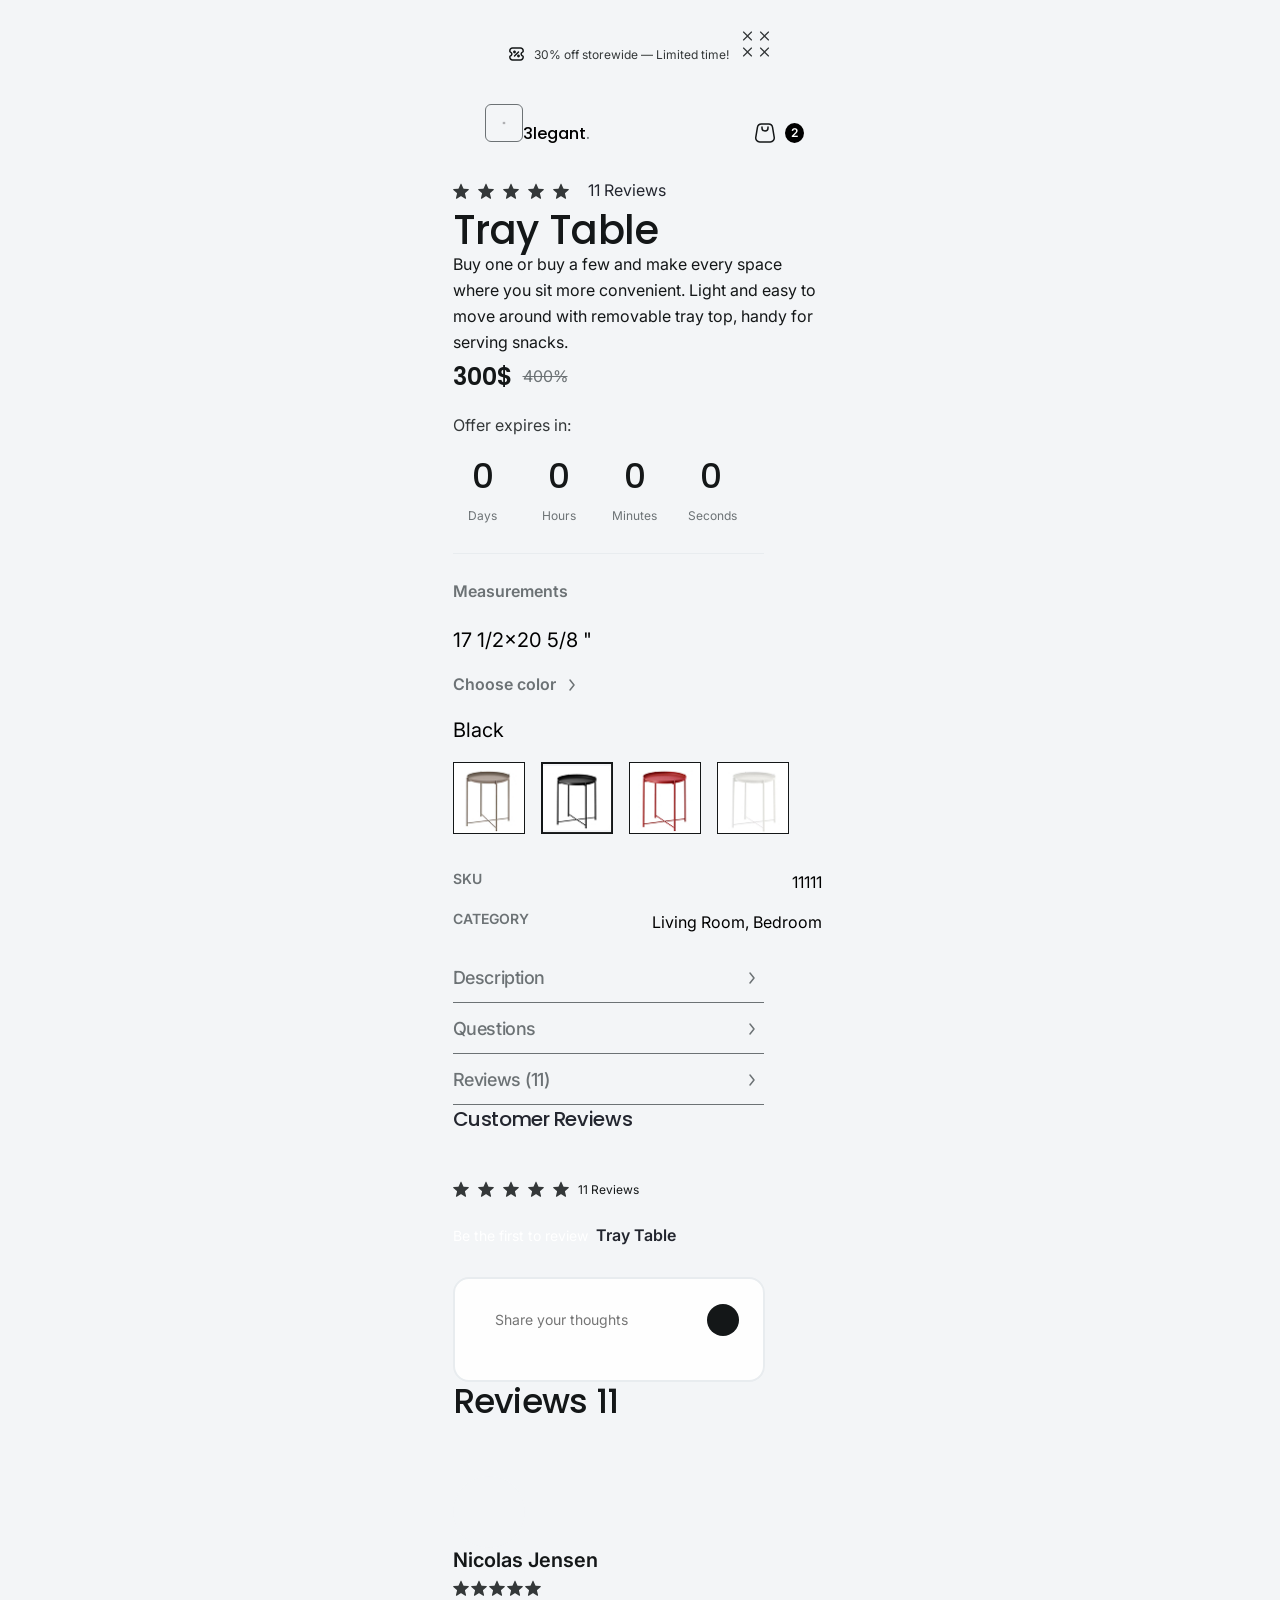
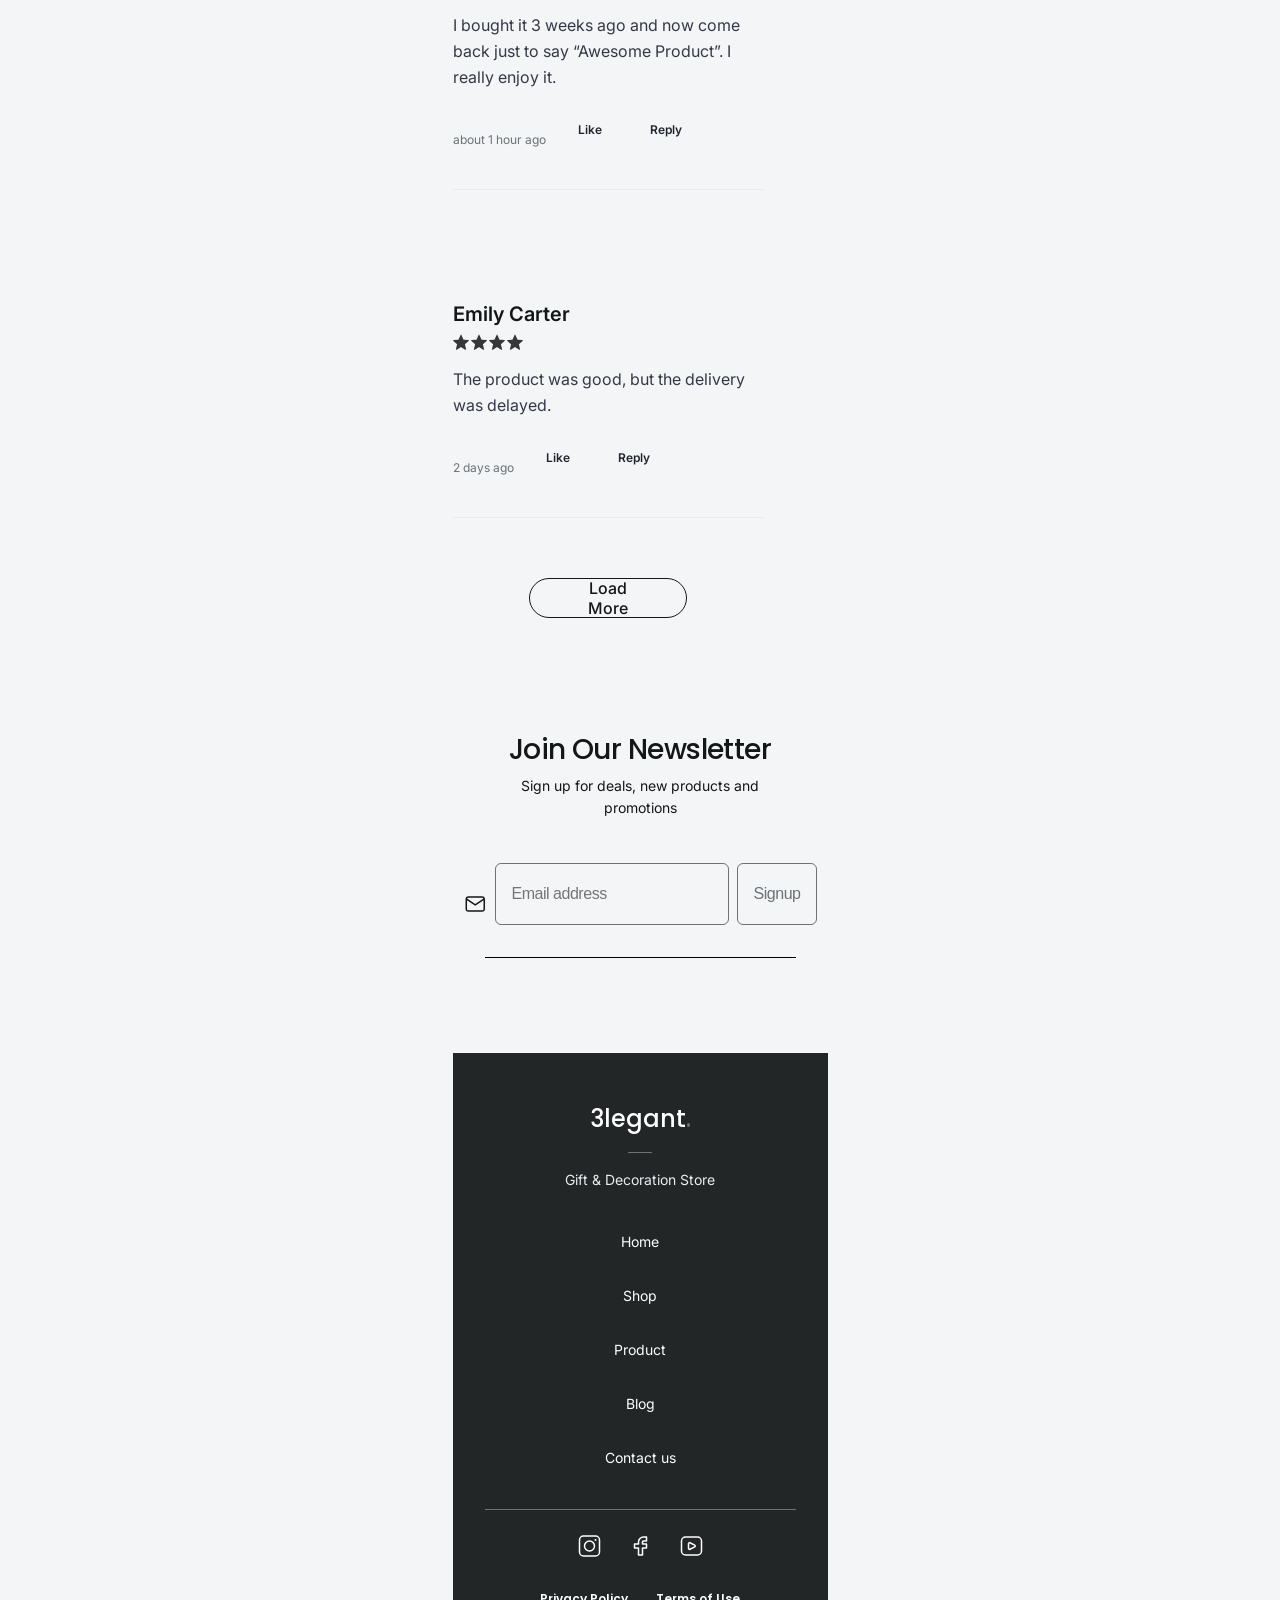
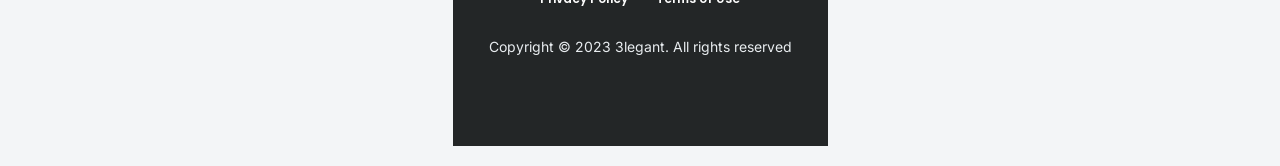
==== src/pages/product-page.html @ 8bc06d12 "chinchopa" ====
<!DOCTYPE html>
<html lang="en">
  <head>
    <meta charset="UTF-8" />
    <meta name="viewport" content="width=device-width, initial-scale=1.0" />
    <title>3legant | Home</title>
    <!-- Link -->
    <link rel="stylesheet" href="/src/assets/css/base/styles.css" />
  </head>
  <body>
    <!-- Wrapper -->
    <div class="wrapper">
      <!-- Notification bar -->
      <div class="notification-bar">
        <img src="/src/assets/img/icon-discount.svg" alt="" />
        <span>30% off storewide — Limited time!</span>
        <button class="button-close"></button>
      </div>
      <!-- Header -->
      <div class="header">
        <!-- Left -->
        <div class="left">
          <!-- Burger menu -->
          <button class="burger-menu">
            <img src="/src/assets/img/icon-burger-menu.svg" alt="" />
          </button>
          <!-- Logo -->
          <a href="/src/index.html" class="logo"
            >3legant<span class="highlight">.</span></a
          >
        </div>
        <!-- Shopping cart -->
        <a href="" class="shopping-cart">
          <img src="/src/assets/img/icon-shopping-cart.svg" alt="" />
          <span class="counter">2</span>
        </a>
      </div>
      <!-- content -->
      <div class="content">
        <div class="rating">
          <img src="/src/assets/img/star.svg" alt="star" />
          <img src="/src/assets/img/star.svg" alt="star" />
          <img src="/src/assets/img/star.svg" alt="star" />
          <img src="/src/assets/img/star.svg" alt="star" />
          <img src="/src/assets/img/star.svg" alt="star" />
          <p>11 Reviews</p>
        </div>
        <h1 class="product-title">Tray Table</h1>
        <p>
          Buy one or buy a few and make every space where you sit more
          convenient. Light and easy to move around with removable tray top,
          handy for serving snacks.
        </p>
        <div class="price">
          <span class="curr-price">300$</span>
          <span class="orig-price">400%</span>
        </div>
        <!-- timer -->
        <div class="timer-wrapper">
          <div class="offer-expiry">Offer expires in:</div>
          <div class="timer">
            <div class="timer-block">
              <div class="timer-number">
                <div id="days" class="timer-value"></div>
              </div>
              <div class="timer-label">Days</div>
            </div>
            <div class="timer-block">
              <div class="timer-number">
                <div id="hours" class="timer-value"></div>
              </div>
              <div class="timer-label">Hours</div>
            </div>
            <div class="timer-block">
              <div class="timer-number">
                <div id="minutes" class="timer-value"></div>
              </div>
              <div class="timer-label">Minutes</div>
            </div>
            <div class="timer-block">
              <div class="timer-number">
                <div id="seconds" class="timer-value"></div>
              </div>
              <div class="timer-label">Seconds</div>
            </div>
          </div>
        </div>
        <!-- prod-info -->
        <div class="product-info">
          <p>Measurements</p>
          <p>17 1/2x20 5/8 "</p>
          <p>
            Choose color<img src="/src/assets/img/icon-simple-arr.svg" alt="" class="simple-arrow" />
          </p>
          <p>Black</p>
          <div class="color-picker">
            <img src="/src/assets/img/image-table-bage.jpg" alt="table" />
            <img src="/src/assets/img/image-table-black.jpg" alt="table" />
            <img src="/src/assets/img/image-table-red.jpg" alt="table" />
            <img src="/src/assets/img/image-table-white.jpg" alt="table" />
          </div>
          <div class="product-loop">
            <div>
              <p>SKU</p>
              <p>11111</p>
            </div>
            <div>
              <p>CATEGORY</p>
              <p>Living Room, Bedroom</p>
            </div>
          </div>
        </div>
        <!-- tabs -->
        <div class="tabs">
          <p>
            Description <img src="/src/assets/img/icon-simple-arr.svg" alt="" />
          </p>
          <p>
            Questions <img src="/src/assets/img/icon-simple-arr.svg" alt="" />
          </p>
          <p>
            Reviews (11)
            <img src="/src/assets/img/icon-simple-arr.svg" alt="" />
          </p>
        </div>
        <!-- feedback -->
        <div class="reviews-section">
          <h2>Customer Reviews</h2>
          <div class="reviews">
              <div class="rating">
                  <img src="/src/assets/img/star.svg" alt="star">
                  <img src="/src/assets/img/star.svg" alt="star">
                  <img src="/src/assets/img/star.svg" alt="star">
                  <img src="/src/assets/img/star.svg" alt="star">
                  <img src="/src/assets/img/star.svg" alt="star">
                  <span class="review-count">11 Reviews</span>
              </div>
              <div class="write-review">
                  <span>Be the first to review</span>
                  <strong>Tray Table</strong>
              </div>
          </div>
          <form class="feedback-form">
              <input type="text" placeholder="Share your thoughts">
              <button type="submit">
                  <img src="/src/assets/img/icon-simple-arr.svg" alt="send">
              </button>
          </form>
      </div>
      <!-- comments -->
       <div class="comments-container" id="comments-container">
        <h2 class="comments-header">Reviews 11</h2>
       </div>
      <div class="color"></div>
      </div>

      <!-- Form -->
      <div class="form">
        <!-- Form header -->
        <div class="form-header">
          <h3>Join Our Newsletter</h3>
          <p>Sign up for deals, new products and promotions</p>
        </div>
        <!-- Form -->
        <form action="">
          <img src="/src/assets/img/icon-email.svg" alt="" />
          <input type="text" placeholder="Email address" />
          <input type="submit" value="Signup" />
        </form>
      </div>

      <!-- Footer -->
      <footer>
        <!-- Logo -->
        <div class="logo-block">
          <a href="/src/index.html" class="logo"
            >3legant<span class="highlight">.</span></a
          >
          <!-- Devider -->
          <hr />
          <!-- Slogan -->
          <p>Gift & Decoration Store</p>
        </div>
        <!-- Nav -->
        <nav>
          <ul>
            <li><a href="">Home</a></li>
            <li><a href="">Shop</a></li>
            <li><a href="">Product</a></li>
            <li><a href="">Blog</a></li>
            <li><a href="">Contact</a> us</li>
          </ul>
        </nav>
        <!-- Bottom -->
        <div class="bottom">
          <!-- Social media -->
          <div class="social-media">
            <!-- Instagram -->
            <a href=""><img src="/src/assets/img/icon-insta.svg" alt="" /></a>
            <!-- Facebook -->
            <a href=""><img src="/src/assets/img/icon-fb.svg" alt="" /></a>
            <!-- Youtube -->
            <a href=""><img src="/src/assets/img/icon-yt.svg" alt="" /></a>
          </div>
          <!-- Info -->
          <div class="info">
            <a href="">Privacy Policy</a>
            <a href="">Terms of Use</a>
          </div>
          <p class="copyright">Copyright © 2023 3legant. All rights reserved</p>
        </div>
      </footer>
    </div>
    <!-- script -->
     <script src="/src/assets/js/product-info.js"></script>
  </body>
</html>
---- src/assets/css/base/styles.css ----
/* Font */
/* ---------------------------------------------------------- */

@import url("https://fonts.googleapis.com/css2?family=Inter:ital,opsz,wght@0,14..32,100..900;1,14..32,100..900&family=Montserrat:ital,wght@0,100..900;1,100..900&family=Numans&display=swap");
@import url("https://fonts.googleapis.com/css2?family=Inter:ital,opsz,wght@0,14..32,100..900;1,14..32,100..900&family=Montserrat:ital,wght@0,100..900;1,100..900&family=Numans&family=Poppins:ital,wght@0,100;0,200;0,300;0,400;0,500;0,600;0,700;0,800;0,900;1,100;1,200;1,300;1,400;1,500;1,600;1,700;1,800;1,900&display=swap");
@import url("https://fonts.googleapis.com/css2?family=Inter:ital,opsz,wght@0,14..32,100..900;1,14..32,100..900&family=Montserrat:ital,wght@0,100..900;1,100..900&family=Numans&family=Poppins:ital,wght@0,100;0,200;0,300;0,400;0,500;0,600;0,700;0,800;0,900;1,100;1,200;1,300;1,400;1,500;1,600;1,700;1,800;1,900&family=Space+Grotesk:wght@300..700&display=swap");

/* Imports */
/* ---------------------------------------------------------- */

/* Reset */
@import url(/src/assets/css/base/reset.css);

/* Shared Partials */
@import url(/src/assets/css/components/shared-components/notification-bar.css);
@import url(/src/assets/css/components/shared-components/header.css);
@import url(/src/assets/css/components/shared-components/form.css);
@import url(/src/assets/css/components/shared-components/footer.css);

/* Home page partials */
@import url(/src/assets/css/components/home-components/quote.css);
@import url(/src/assets/css/components/home-components/categories.css);
@import url(/src/assets/css/components/home-components/new-arrivals.css);
@import url(/src/assets/css/components/home-components/cards.css);
@import url(/src/assets/css/components/home-components/offer.css);
@import url(/src/assets/css/components/home-components/articles.css);

/*product-info page partials */
@import url(/src/assets/css/components/product-info-components/comments.css);
@import url(/src/assets/css/components/product-info-components/price.css);
@import url(/src/assets/css/components/product-info-components/product-info.css);
@import url(/src/assets/css/components/product-info-components/rating.css);
@import url(/src/assets/css/components/product-info-components/reviews.css);
@import url(/src/assets/css/components/product-info-components/tabs.css);
@import url(/src/assets/css/components/product-info-components/timer.css);

/* cart page partials */
@import url(/src/assets/css/components/cart-components/cart-header.css);
@import url(/src/assets/css/components/cart-components/cart.css);
@import url(/src/assets/css/components/cart-components/summary.css);

/* Varriables */
/* ---------------------------------------------------------- */

:root {
  /* Colors | bg/color : purpose */
  --bg-black: #232627;
  --bg-neutral: #f3f5f7;
  --bg-discount: #38cb89;
  --color-text: #141718;
  --color-gray: #343839;
  --color-blue: #377dff;
  --color-acc: #6c7275;

  /* Fonts | font : purpose */
  --font-main: "Inter", sans-serif;
  --font-sec: "Poppins", sans-serif;
  --font-acc: "Space Grotesk", sans-serif;

  /* Font sizes | fs : purpose : order */
  --fs-h1: 40px;
  --fs-h2: 34px;
  --fs-h3: 28px;
  --fs-p: 16px;
  --fs-p-sec: 14px;
  --fs-acc: 12px;

  /* Font weights | fw : purpose */
  --fw-bolder: 700;
  --fw-bold: 600;
  --fw-semibold: 500;

  /* Line height | lh : purpose : order */
  --lh-h1: 110%;
  --lh-h2: 112%;
  --lh-h3: 121%;
  --lh-p: 162%;
  --lh-p-sec: 157%;
  --lh-p-acc: 167%;

  /* Padding | padding : purpose */
  --padding-horizontal: 32px;
  --padding-vertical: 32px;

  /* Margin | margin : purpose */
  --margin-vertical: 40px;
}

/* General styles */
/* ---------------------------------------------------------- */

h1,
h2,
h3 {
  font-family: var(--font-sec);
  font-weight: var(--fw-semibold);
  color: var(--color-text);
}

h1 {
  font-size: var(--fs-h1);
  letter-spacing: -0.01em;
  line-height: var(--lh-h1);
}

h2 {
  font-size: var(--fs-h2);
  line-height: var(--lh-h2);
  letter-spacing: -0.02em;
}

h3 {
  font-size: var(--fs-h3);
  line-height: var(--lh-h3);
  letter-spacing: -0.02em;
}

p {
  font-family: var(--font-main);
  font-size: var(--fs-p);
  line-height: var(--lh-p);
  color: var(--color-text);
}

/* Wrapper */
.wrapper {
  margin: 0 auto;
  width: 375px;
}

/* Logo */
.logo {
  font-family: var(--font-sec);
  font-weight: var(--fw-semibold);
}

/* Highlight */
.highlight {
  color: var(--color-acc);
}

/* Block header */
.block-header {
  font-family: var(--font-sec);
  font-weight: var(--fw-semibold);
  font-size: var(--fs-h2);
  line-height: var(--lh-h2);
  letter-spacing: -0.02em;
  margin-bottom: 40px;
}

/* Underline-link */
.underline-link {
  height: 24px;
  display: inline-flex;
  align-items: center;
  gap: 4px;
  border-bottom: 1px solid var(--color-text);
  font-family: var(--font-main);
  font-weight: var(--fw-semibold);
  font-size: var(--fs-p-sec);
  line-height: 171%;
  color: var(--color-text);
}
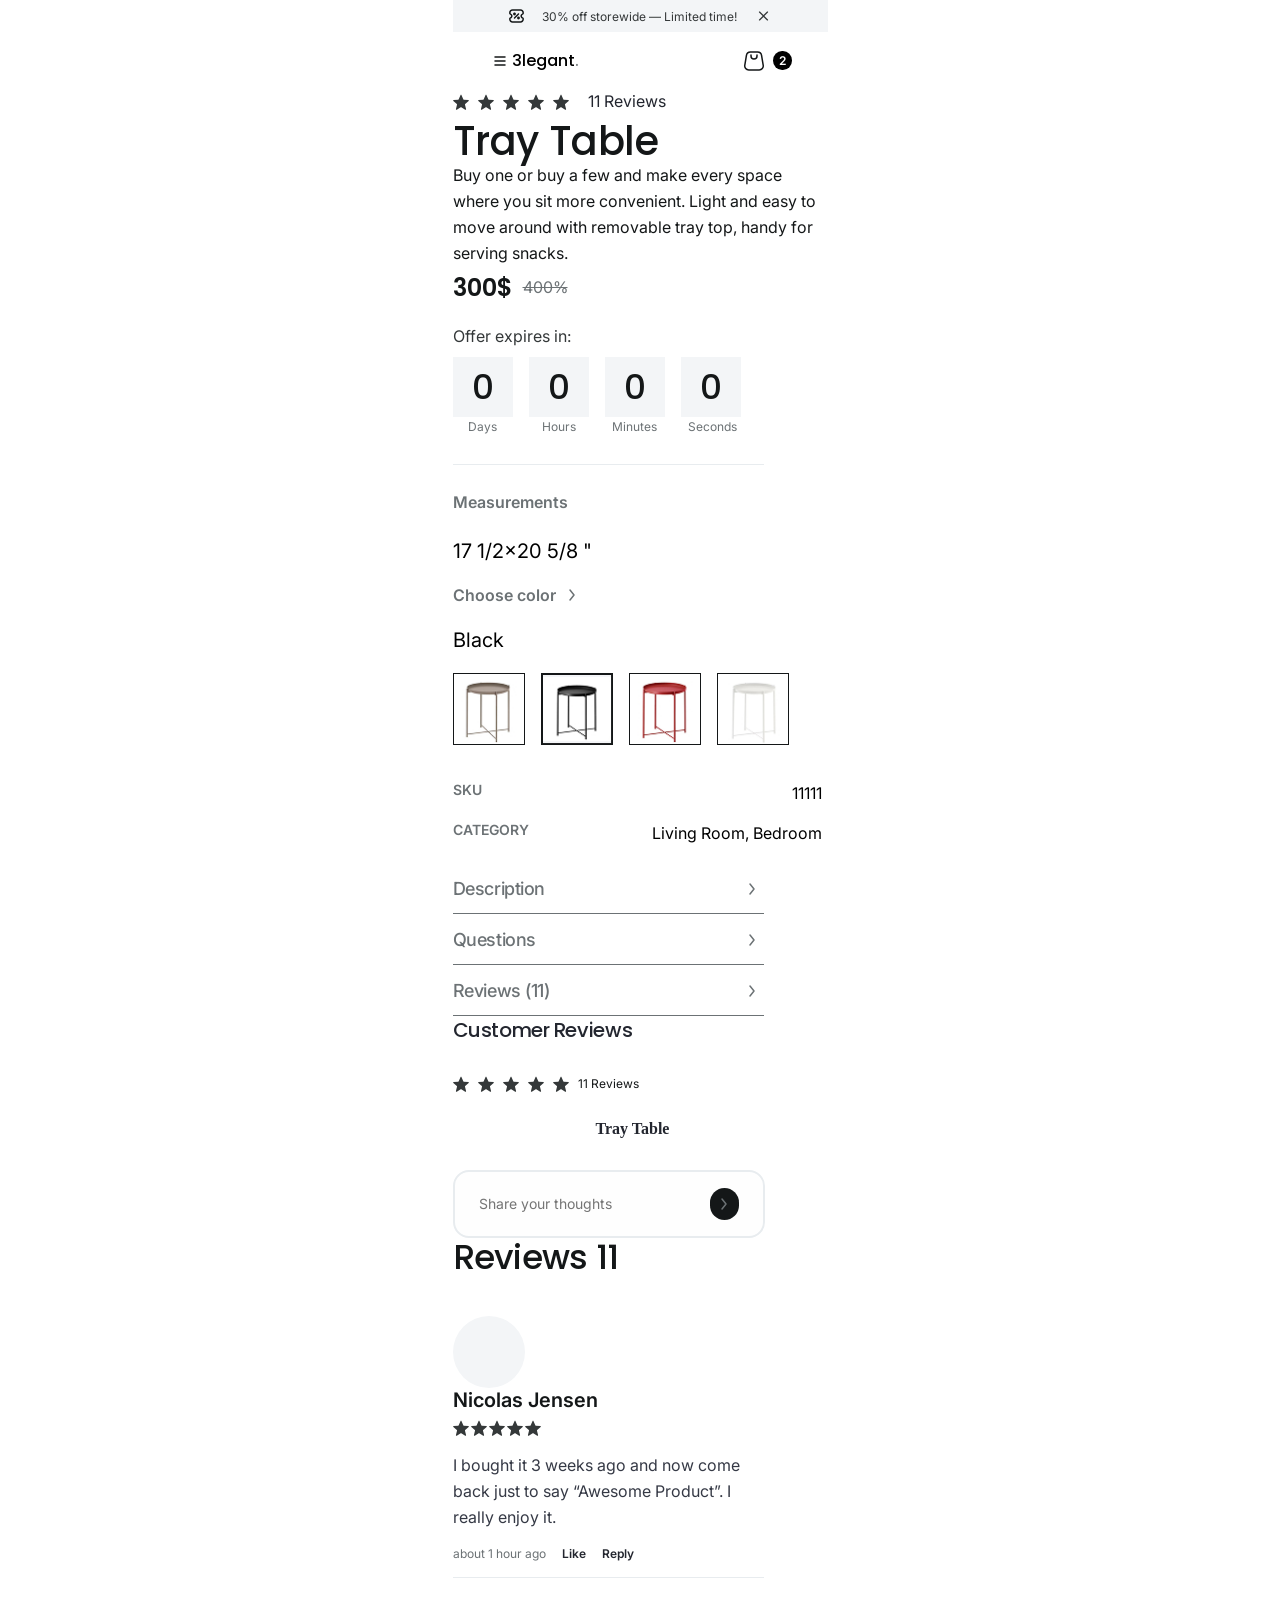
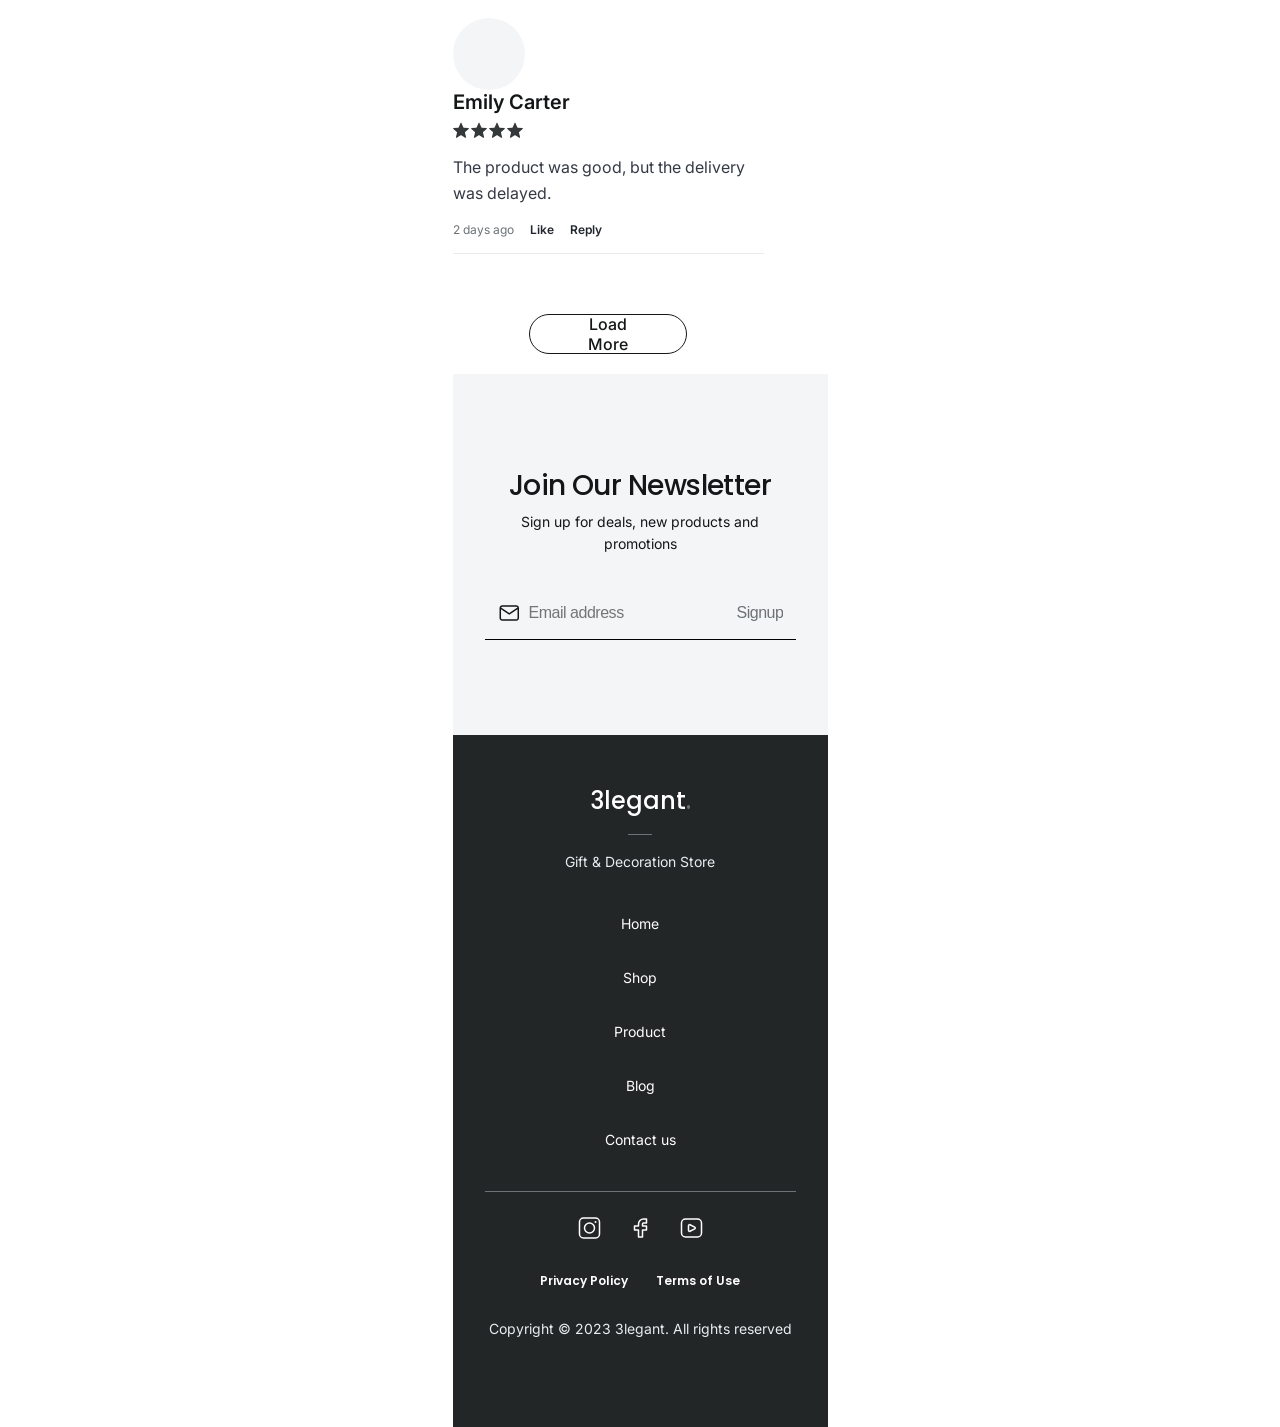
==== commit ab8328a5: "chop chop" ====
--- a/src/pages/product-page.html
+++ b/src/pages/product-page.html
@@ -30,7 +30,7 @@
           >
         </div>
         <!-- Shopping cart -->
-        <a href="" class="shopping-cart">
+        <a href="" class="shopping-cart-ico">
           <img src="/src/assets/img/icon-shopping-cart.svg" alt="" />
           <span class="counter">2</span>
         </a>
@@ -90,7 +90,11 @@
           <p>Measurements</p>
           <p>17 1/2x20 5/8 "</p>
           <p>
-            Choose color<img src="/src/assets/img/icon-simple-arr.svg" alt="" class="simple-arrow" />
+            Choose color<img
+              src="/src/assets/img/icon-simple-arr.svg"
+              alt=""
+              class="simple-arrow"
+            />
           </p>
           <p>Black</p>
           <div class="color-picker">
@@ -127,31 +131,31 @@
         <div class="reviews-section">
           <h2>Customer Reviews</h2>
           <div class="reviews">
-              <div class="rating">
-                  <img src="/src/assets/img/star.svg" alt="star">
-                  <img src="/src/assets/img/star.svg" alt="star">
-                  <img src="/src/assets/img/star.svg" alt="star">
-                  <img src="/src/assets/img/star.svg" alt="star">
-                  <img src="/src/assets/img/star.svg" alt="star">
-                  <span class="review-count">11 Reviews</span>
-              </div>
-              <div class="write-review">
-                  <span>Be the first to review</span>
-                  <strong>Tray Table</strong>
-              </div>
+            <div class="rating">
+              <img src="/src/assets/img/star.svg" alt="star" />
+              <img src="/src/assets/img/star.svg" alt="star" />
+              <img src="/src/assets/img/star.svg" alt="star" />
+              <img src="/src/assets/img/star.svg" alt="star" />
+              <img src="/src/assets/img/star.svg" alt="star" />
+              <span class="review-count">11 Reviews</span>
+            </div>
+            <div class="write-review">
+              <span>Be the first to review</span>
+              <strong>Tray Table</strong>
+            </div>
           </div>
           <form class="feedback-form">
-              <input type="text" placeholder="Share your thoughts">
-              <button type="submit">
-                  <img src="/src/assets/img/icon-simple-arr.svg" alt="send">
-              </button>
+            <input type="text" placeholder="Share your thoughts" />
+            <button type="submit">
+              <img src="/src/assets/img/icon-simple-arr.svg" alt="send" />
+            </button>
           </form>
-      </div>
-      <!-- comments -->
-       <div class="comments-container" id="comments-container">
-        <h2 class="comments-header">Reviews 11</h2>
-       </div>
-      <div class="color"></div>
+        </div>
+        <!-- comments -->
+        <div class="comments-container" id="comments-container">
+          <h2 class="comments-header">Reviews 11</h2>
+        </div>
+        <div class="color"></div>
       </div>
 
       <!-- Form -->
@@ -212,6 +216,6 @@
       </footer>
     </div>
     <!-- script -->
-     <script src="/src/assets/js/product-info.js"></script>
+    <script src="/src/assets/js/product-info.js"></script>
   </body>
 </html>
--- a/src/assets/css/base/styles.css
+++ b/src/assets/css/base/styles.css
@@ -161,4 +161,4 @@
   font-size: var(--fs-p-sec);
   line-height: 171%;
   color: var(--color-text);
-}+}
